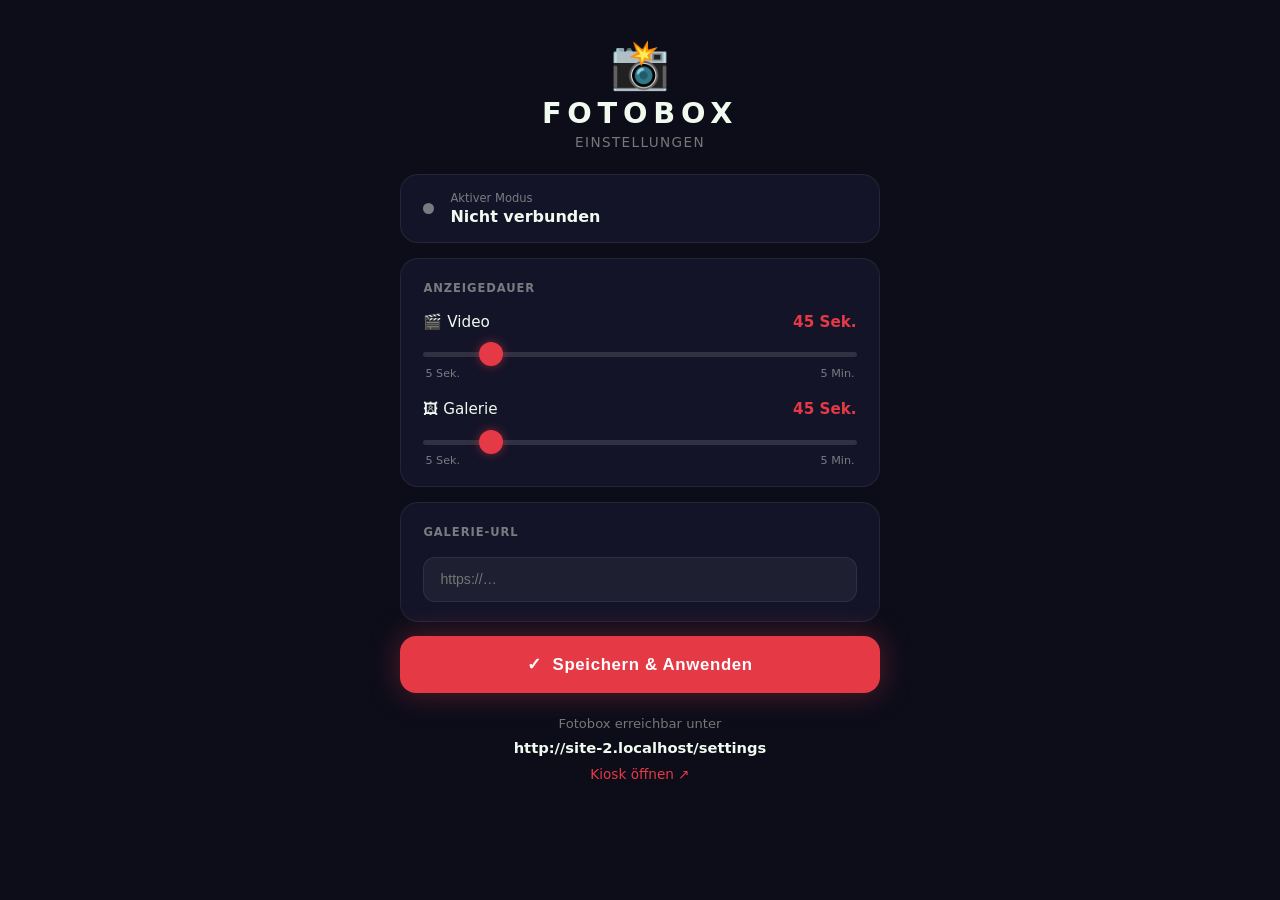
==== website/settings.html @ c89af4b6 "Website: Video-Loop + Galerie-Wechsel, Remote-Einstellungen via /settings" ====
<!DOCTYPE html>
<html lang="de">
<head>
  <meta charset="UTF-8">
  <meta name="viewport" content="width=device-width, initial-scale=1.0, maximum-scale=1.0, user-scalable=no">
  <title>Fotobox Einstellungen</title>
  <link rel="stylesheet" href="settings.css">
</head>
<body>
  <div class="container">

    <header>
      <div class="logo">📸</div>
      <h1>FOTOBOX</h1>
      <p class="subtitle">Einstellungen</p>
    </header>

    <!-- Aktueller Status -->
    <div class="card status-card">
      <div class="status-dot" id="status-dot"></div>
      <div class="status-info">
        <span class="status-label">Aktiver Modus</span>
        <span class="status-value" id="status-mode">Verbinde…</span>
      </div>
      <div class="status-next" id="status-next"></div>
    </div>

    <!-- Dauern -->
    <div class="card">
      <h2>Anzeigedauer</h2>

      <div class="field">
        <label for="inp-video">
          🎬 Video
          <span class="badge" id="badge-video">45 Sek.</span>
        </label>
        <input type="range" id="inp-video" min="5" max="300" step="5" value="45">
        <div class="range-labels"><span>5 Sek.</span><span>5 Min.</span></div>
      </div>

      <div class="field">
        <label for="inp-gallery">
          🖼 Galerie
          <span class="badge" id="badge-gallery">45 Sek.</span>
        </label>
        <input type="range" id="inp-gallery" min="5" max="300" step="5" value="45">
        <div class="range-labels"><span>5 Sek.</span><span>5 Min.</span></div>
      </div>
    </div>

    <!-- Galerie-URL -->
    <div class="card">
      <h2>Galerie-URL</h2>
      <div class="field">
        <input type="url" id="inp-url"
          placeholder="https://…"
          autocomplete="off" autocorrect="off" spellcheck="false">
      </div>
    </div>

    <button class="btn-save" id="btn-save" onclick="saveSettings()">
      ✓ &nbsp;Speichern &amp; Anwenden
    </button>

    <footer>
      <p>Fotobox erreichbar unter</p>
      <p class="device-url" id="device-url">…</p>
      <a href="/" class="open-kiosk" target="_blank">Kiosk öffnen ↗</a>
    </footer>

  </div>

  <!-- Toast Feedback -->
  <div class="toast" id="toast"></div>

  <script src="settings.js"></script>
</body>
</html>
---- website/settings.css ----
:root {
  --bg:      #0d0d1a;
  --card:    #141428;
  --border:  rgba(255,255,255,0.07);
  --accent:  #e63946;
  --green:   #2ec4b6;
  --text:    #f1faee;
  --dimmed:  rgba(241,250,238,0.45);
}

*, *::before, *::after { margin: 0; padding: 0; box-sizing: border-box; }

html { font-size: 16px; }

body {
  background: var(--bg);
  color: var(--text);
  font-family: 'Segoe UI', system-ui, -apple-system, sans-serif;
  min-height: 100dvh;
  padding: 0 1rem 4rem;
  -webkit-tap-highlight-color: transparent;
}

/* ─── Container ─── */
.container {
  max-width: 480px;
  margin: 0 auto;
}

/* ─── Header ─── */
header {
  text-align: center;
  padding: 2.5rem 0 1.5rem;
}

.logo      { font-size: 3rem; line-height: 1; margin-bottom: 0.5rem; }
header h1  { font-size: 1.8rem; font-weight: 900; letter-spacing: 0.2em; }
.subtitle  { font-size: 0.85rem; color: var(--dimmed); margin-top: 0.25rem; letter-spacing: 0.1em; text-transform: uppercase; }

/* ─── Cards ─── */
.card {
  background: var(--card);
  border: 1px solid var(--border);
  border-radius: 18px;
  padding: 1.4rem 1.4rem 1.2rem;
  margin-bottom: 0.9rem;
}

.card h2 {
  font-size: 0.72rem;
  font-weight: 600;
  color: var(--dimmed);
  text-transform: uppercase;
  letter-spacing: 0.08em;
  margin-bottom: 1.1rem;
}

/* ─── Status Card ─── */
.status-card {
  display: flex;
  align-items: center;
  gap: 1rem;
  padding: 1rem 1.4rem;
}

.status-dot {
  width: 11px;
  height: 11px;
  border-radius: 50%;
  background: var(--dimmed);
  flex-shrink: 0;
  transition: background 0.4s, box-shadow 0.4s;
}

.status-dot.video   { background: var(--accent); box-shadow: 0 0 10px var(--accent); }
.status-dot.gallery { background: var(--green);  box-shadow: 0 0 10px var(--green); }

.status-info   { flex: 1; }
.status-label  { display: block; font-size: 0.72rem; color: var(--dimmed); margin-bottom: 0.15rem; }
.status-value  { font-size: 1rem; font-weight: 700; }

.status-next {
  font-size: 0.82rem;
  color: var(--dimmed);
  font-variant-numeric: tabular-nums;
  white-space: nowrap;
}

/* ─── Fields ─── */
.field {
  margin-bottom: 1.3rem;
}
.field:last-child { margin-bottom: 0; }

label {
  display: flex;
  justify-content: space-between;
  align-items: center;
  font-size: 0.95rem;
  font-weight: 500;
  margin-bottom: 0.7rem;
}

.badge {
  font-size: 0.95rem;
  font-weight: 800;
  color: var(--accent);
  min-width: 4.5rem;
  text-align: right;
}

/* ─── Range ─── */
input[type="range"] {
  -webkit-appearance: none;
  appearance: none;
  width: 100%;
  height: 5px;
  background: rgba(255,255,255,0.12);
  border-radius: 3px;
  outline: none;
}

input[type="range"]::-webkit-slider-thumb {
  -webkit-appearance: none;
  width: 24px;
  height: 24px;
  border-radius: 50%;
  background: var(--accent);
  cursor: pointer;
  box-shadow: 0 0 10px rgba(230,57,70,0.5);
  transition: transform 0.1s;
}

input[type="range"]:active::-webkit-slider-thumb {
  transform: scale(1.15);
}

.range-labels {
  display: flex;
  justify-content: space-between;
  font-size: 0.7rem;
  color: var(--dimmed);
  margin-top: 0.35rem;
  padding: 0 2px;
}

/* ─── URL Input ─── */
input[type="url"] {
  width: 100%;
  background: rgba(255,255,255,0.05);
  border: 1px solid var(--border);
  border-radius: 12px;
  padding: 0.85rem 1rem;
  color: var(--text);
  font-size: 0.88rem;
  outline: none;
  transition: border-color 0.2s;
  -webkit-appearance: none;
}

input[type="url"]:focus {
  border-color: rgba(255,255,255,0.25);
}

/* ─── Save Button ─── */
.btn-save {
  display: block;
  width: 100%;
  padding: 1.1rem;
  background: var(--accent);
  color: #fff;
  border: none;
  border-radius: 16px;
  font-size: 1.05rem;
  font-weight: 700;
  letter-spacing: 0.04em;
  cursor: pointer;
  box-shadow: 0 0 30px rgba(230,57,70,0.35);
  transition: transform 0.12s, box-shadow 0.12s;
  margin-bottom: 1.2rem;
  -webkit-tap-highlight-color: transparent;
}

.btn-save:active {
  transform: scale(0.97);
  box-shadow: 0 0 10px rgba(230,57,70,0.2);
}

/* ─── Footer ─── */
footer {
  text-align: center;
  color: var(--dimmed);
  font-size: 0.82rem;
  line-height: 1.8;
}

.device-url {
  font-size: 0.92rem;
  font-weight: 600;
  color: var(--text);
  word-break: break-all;
}

.open-kiosk {
  color: var(--accent);
  text-decoration: none;
  font-size: 0.85rem;
}

/* ─── Toast ─── */
.toast {
  position: fixed;
  bottom: 1.8rem;
  left: 50%;
  transform: translateX(-50%) translateY(5rem);
  background: var(--green);
  color: #fff;
  padding: 0.75rem 1.8rem;
  border-radius: 50px;
  font-size: 0.92rem;
  font-weight: 600;
  opacity: 0;
  transition: all 0.35s cubic-bezier(0.34, 1.56, 0.64, 1);
  pointer-events: none;
  white-space: nowrap;
  z-index: 100;
}

.toast.show {
  opacity: 1;
  transform: translateX(-50%) translateY(0);
}

.toast.error {
  background: var(--accent);
}
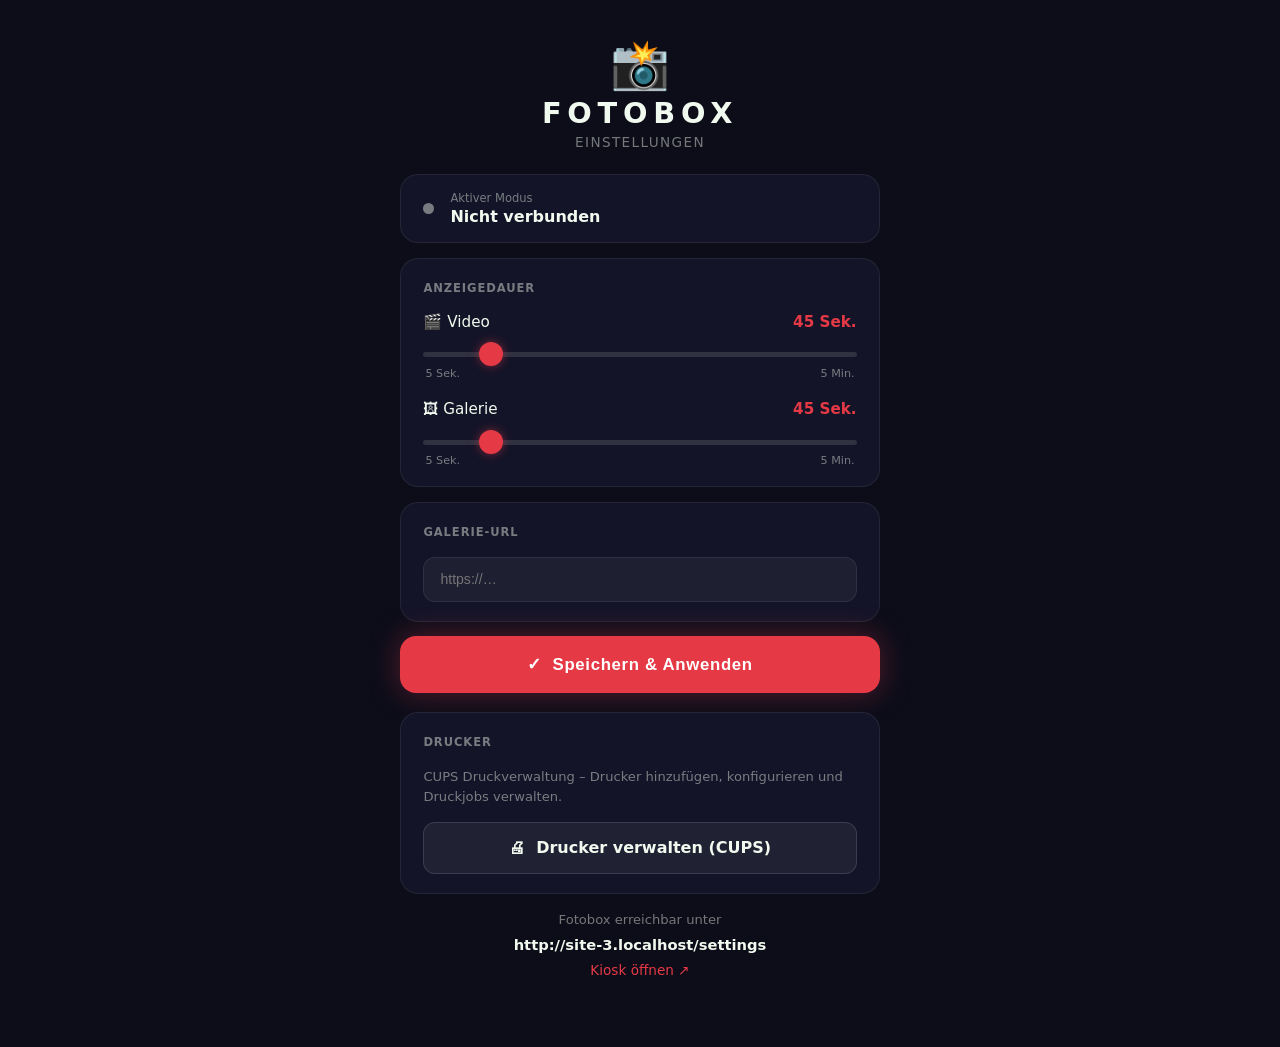
==== commit 93a524c4: "CUPS via nginx-Proxy unter /cups/ erreichbar, Drucker-Button in Settings" ====
--- a/website/settings.html
+++ b/website/settings.html
@@ -62,6 +62,15 @@
       ✓ &nbsp;Speichern &amp; Anwenden
     </button>
 
+    <!-- Drucker-Verwaltung -->
+    <div class="card">
+      <h2>Drucker</h2>
+      <p class="card-desc">CUPS Druckverwaltung – Drucker hinzufügen, konfigurieren und Druckjobs verwalten.</p>
+      <a class="btn-cups" href="/cups/" target="_blank">
+        🖨 &nbsp;Drucker verwalten (CUPS)
+      </a>
+    </div>
+
     <footer>
       <p>Fotobox erreichbar unter</p>
       <p class="device-url" id="device-url">…</p>
--- a/website/settings.css
+++ b/website/settings.css
@@ -186,6 +186,38 @@
   box-shadow: 0 0 10px rgba(230,57,70,0.2);
 }
 
+/* ─── Card Description ─── */
+.card-desc {
+  font-size: 0.82rem;
+  color: var(--dimmed);
+  margin-bottom: 1rem;
+  line-height: 1.5;
+}
+
+/* ─── CUPS Button ─── */
+.btn-cups {
+  display: flex;
+  align-items: center;
+  justify-content: center;
+  gap: 0.5rem;
+  width: 100%;
+  padding: 0.95rem;
+  background: rgba(255,255,255,0.06);
+  border: 1px solid rgba(255,255,255,0.12);
+  border-radius: 12px;
+  color: var(--text);
+  font-size: 1rem;
+  font-weight: 600;
+  text-decoration: none;
+  transition: background 0.15s, border-color 0.15s;
+  -webkit-tap-highlight-color: transparent;
+}
+
+.btn-cups:active {
+  background: rgba(255,255,255,0.1);
+  border-color: rgba(255,255,255,0.25);
+}
+
 /* ─── Footer ─── */
 footer {
   text-align: center;
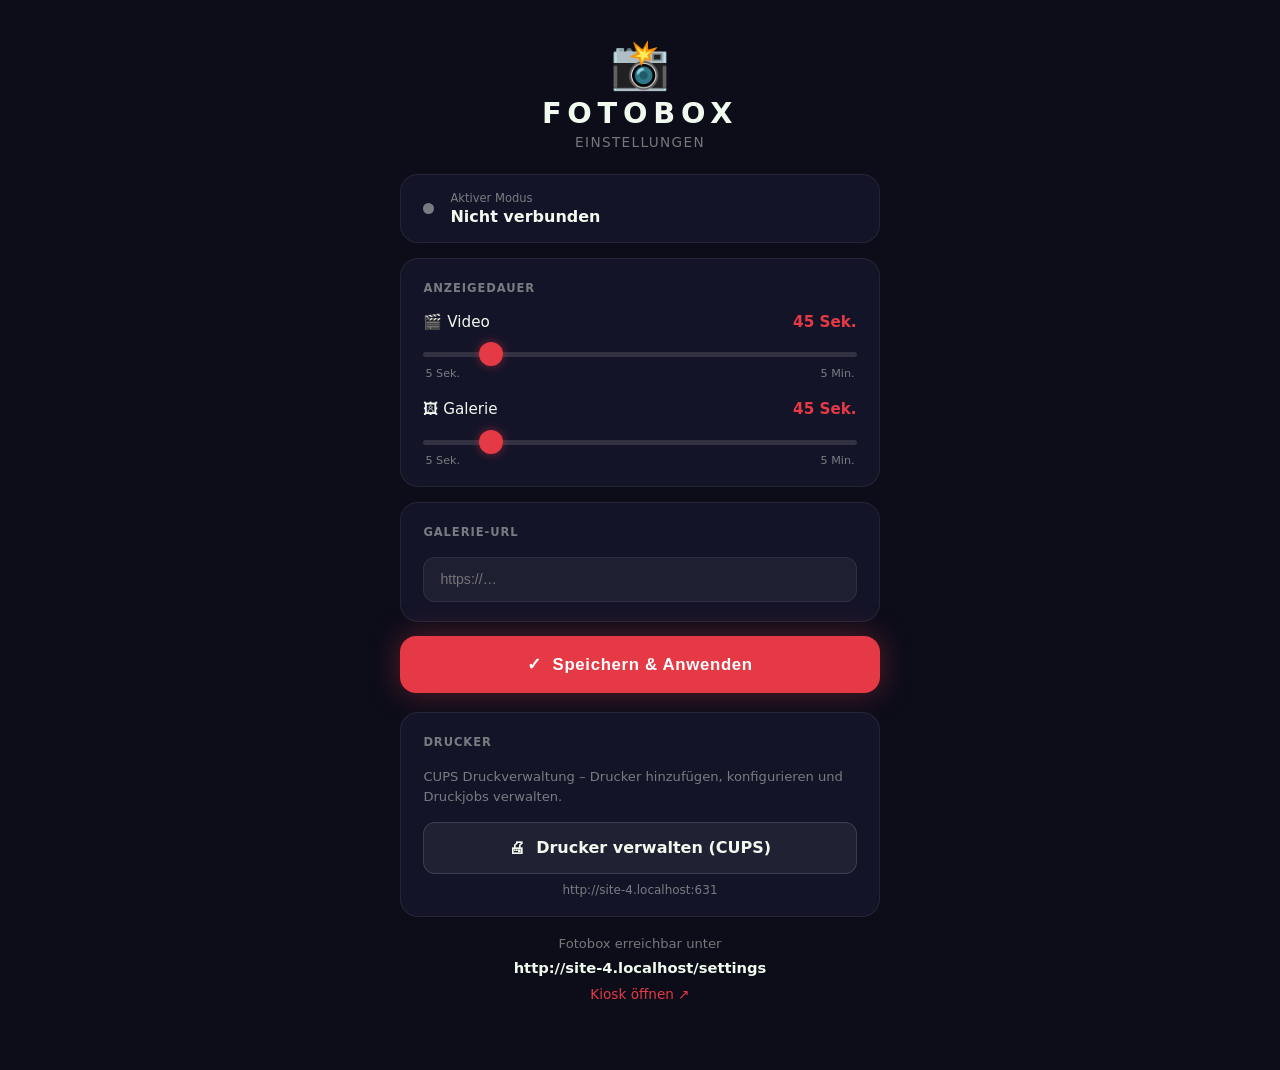
==== commit 958007fa: "CUPS: direkt Port 631 im LAN, Button zeigt dynamisch http://[ip]:631" ====
--- a/website/settings.html
+++ b/website/settings.html
@@ -66,9 +66,10 @@
     <div class="card">
       <h2>Drucker</h2>
       <p class="card-desc">CUPS Druckverwaltung – Drucker hinzufügen, konfigurieren und Druckjobs verwalten.</p>
-      <a class="btn-cups" href="/cups/" target="_blank">
+      <a class="btn-cups" id="btn-cups" href="#" target="_blank">
         🖨 &nbsp;Drucker verwalten (CUPS)
       </a>
+      <p class="cups-hint" id="cups-hint"></p>
     </div>
 
     <footer>
--- a/website/settings.css
+++ b/website/settings.css
@@ -218,6 +218,14 @@
   border-color: rgba(255,255,255,0.25);
 }
 
+.cups-hint {
+  font-size: 0.75rem;
+  color: var(--dimmed);
+  text-align: center;
+  margin-top: 0.6rem;
+  word-break: break-all;
+}
+
 /* ─── Footer ─── */
 footer {
   text-align: center;
